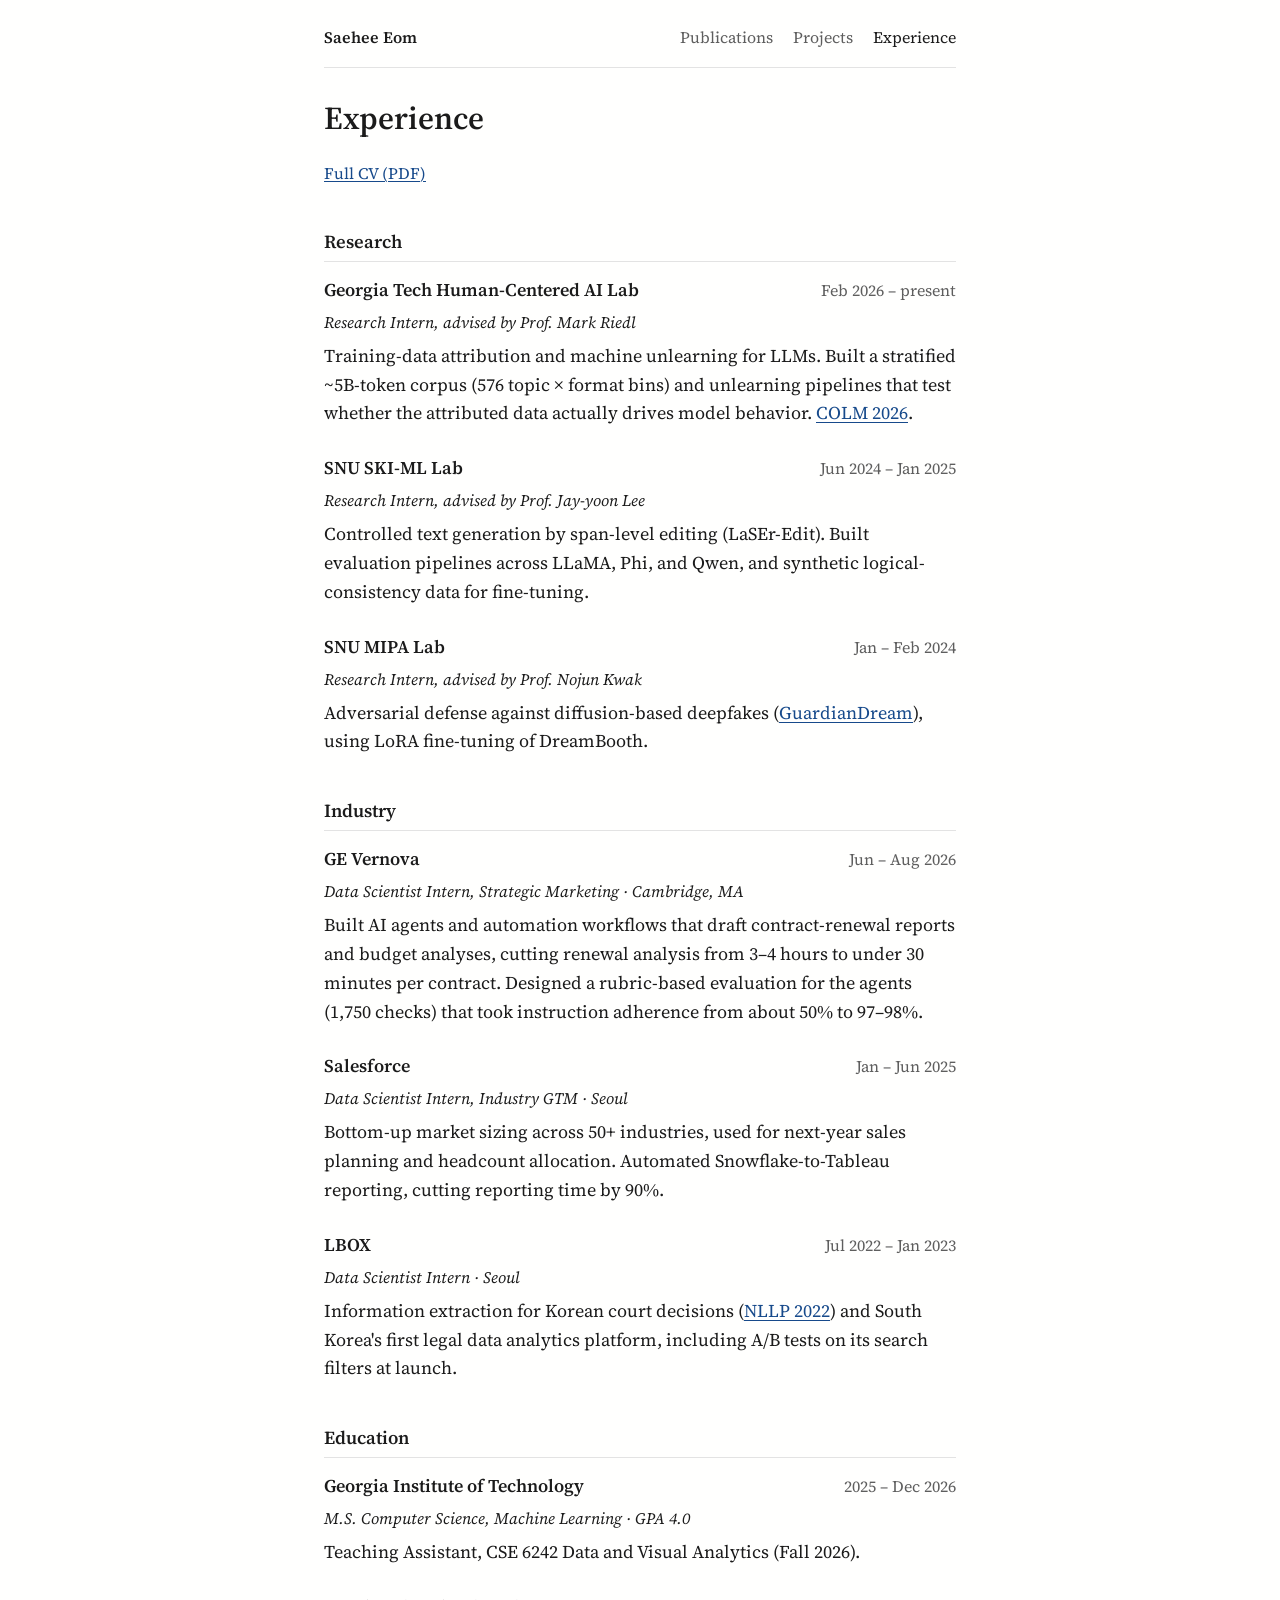
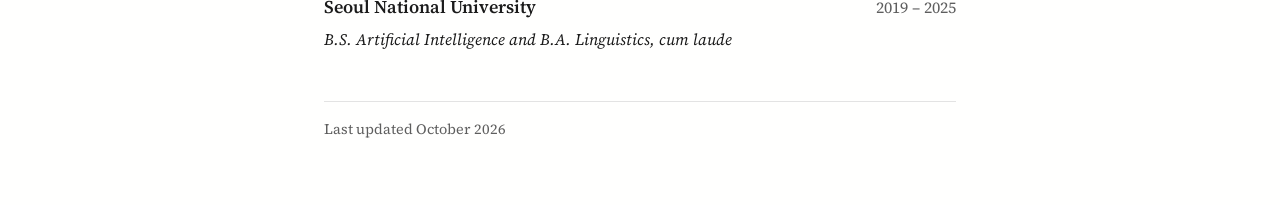
==== experience.html @ 8c29bed0 "Add files via upload" ====
<!DOCTYPE html>
<html lang="en">
<head>
  <meta charset="UTF-8">
  <meta name="viewport" content="width=device-width, initial-scale=1">
  <title>Experience · Saehee Eom</title>
  <link rel="icon" type="image/png" sizes="32x32" href="/favicon-32x32.png">
  <link rel="preconnect" href="https://fonts.googleapis.com">
  <link rel="preconnect" href="https://fonts.gstatic.com" crossorigin>
  <link href="https://fonts.googleapis.com/css2?family=Source+Serif+4:ital,opsz,wght@0,8..60,400;0,8..60,600;1,8..60,400&display=swap" rel="stylesheet">
  <link rel="stylesheet" href="style.css">
</head>
<body>
<div class="page">

  <nav class="site-nav">
    <a class="home" href="index.html">Saehee Eom</a>
    <a href="publications.html">Publications</a>
    <a href="projects.html">Projects</a>
    <a href="experience.html" aria-current="page">Experience</a>
  </nav>

  <h1>Experience</h1>
  <p class="more"><a href="SaeheeEom_Resume_COLM.pdf">Full CV (PDF)</a></p>

  <h2>Research</h2>

  <div class="entry">
    <div class="entry-head">
      <h3>Georgia Tech Human-Centered AI Lab</h3>
      <span class="when">Feb 2026 – present</span>
    </div>
    <p class="sub">Research Intern, advised by Prof. Mark Riedl</p>
    <p>Training-data attribution and machine unlearning for LLMs. Built a stratified ~5B-token corpus (576 topic × format bins) and unlearning pipelines that test whether the attributed data actually drives model behavior. <a href="publications.html">COLM 2026</a>.</p>
  </div>

  <div class="entry">
    <div class="entry-head">
      <h3>SNU SKI-ML Lab</h3>
      <span class="when">Jun 2024 – Jan 2025</span>
    </div>
    <p class="sub">Research Intern, advised by Prof. Jay-yoon Lee</p>
    <p>Controlled text generation by span-level editing (LaSEr-Edit). Built evaluation pipelines across LLaMA, Phi, and Qwen, and synthetic logical-consistency data for fine-tuning.</p>
  </div>

  <div class="entry">
    <div class="entry-head">
      <h3>SNU MIPA Lab</h3>
      <span class="when">Jan – Feb 2024</span>
    </div>
    <p class="sub">Research Intern, advised by Prof. Nojun Kwak</p>
    <p>Adversarial defense against diffusion-based deepfakes (<a href="projects.html">GuardianDream</a>), using LoRA fine-tuning of DreamBooth.</p>
  </div>

  <h2>Industry</h2>

  <div class="entry">
    <div class="entry-head">
      <h3>GE Vernova</h3>
      <span class="when">Jun – Aug 2026</span>
    </div>
    <p class="sub">Data Scientist Intern, Strategic Marketing · Cambridge, MA</p>
    <p>Built AI agents and automation workflows that draft contract-renewal reports and budget analyses, cutting renewal analysis from 3–4 hours to under 30 minutes per contract. Designed a rubric-based evaluation for the agents (1,750 checks) that took instruction adherence from about 50% to 97–98%.</p>
  </div>

  <div class="entry">
    <div class="entry-head">
      <h3>Salesforce</h3>
      <span class="when">Jan – Jun 2025</span>
    </div>
    <p class="sub">Data Scientist Intern, Industry GTM · Seoul</p>
    <p>Bottom-up market sizing across 50+ industries, used for next-year sales planning and headcount allocation. Automated Snowflake-to-Tableau reporting, cutting reporting time by 90%.</p>
  </div>

  <div class="entry">
    <div class="entry-head">
      <h3>LBOX</h3>
      <span class="when">Jul 2022 – Jan 2023</span>
    </div>
    <p class="sub">Data Scientist Intern · Seoul</p>
    <p>Information extraction for Korean court decisions (<a href="https://aclanthology.org/2022.nllp-1.12/">NLLP 2022</a>) and South Korea's first legal data analytics platform, including A/B tests on its search filters at launch.</p>
  </div>

  <h2>Education</h2>

  <div class="entry">
    <div class="entry-head">
      <h3>Georgia Institute of Technology</h3>
      <span class="when">2025 – Dec 2026</span>
    </div>
    <p class="sub">M.S. Computer Science, Machine Learning · GPA 4.0</p>
    <p>Teaching Assistant, CSE 6242 Data and Visual Analytics (Fall 2026).</p>
  </div>

  <div class="entry">
    <div class="entry-head">
      <h3>Seoul National University</h3>
      <span class="when">2019 – 2025</span>
    </div>
    <p class="sub">B.S. Artificial Intelligence and B.A. Linguistics, cum laude</p>
  </div>

  <footer>Last updated October 2026</footer>
</div>
</body>
</html>
---- style.css ----
:root {
  --bg: #fffffe;
  --text: #1b1b1b;
  --muted: #5e5e5e;
  --rule: #e3e3e3;
  --link: #174a8b;
}
@media (prefers-color-scheme: dark) {
  :root {
    --bg: #141414;
    --text: #e8e6e3;
    --muted: #a09e9a;
    --rule: #2f2f2f;
    --link: #8db5f2;
  }
}

* { box-sizing: border-box; }
html { -webkit-text-size-adjust: 100%; }

body {
  margin: 0;
  background: var(--bg);
  color: var(--text);
  font-family: "Source Serif 4", Georgia, "Times New Roman", serif;
  font-size: 1.125rem;
  line-height: 1.6;
}

.page {
  max-width: 42rem;
  margin: 0 auto;
  padding: 1.25rem 1.25rem 4rem;
}

a {
  color: var(--link);
  text-decoration: underline;
  text-decoration-thickness: 1px;
  text-underline-offset: 0.15em;
}
a:hover { text-decoration-thickness: 2px; }

/* Nav */
.site-nav {
  display: flex;
  flex-wrap: wrap;
  align-items: baseline;
  gap: 0.25rem 1.25rem;
  font-size: 1rem;
  padding-bottom: 0.75rem;
  margin-bottom: 2rem;
  border-bottom: 1px solid var(--rule);
}
.site-nav a { color: var(--muted); text-decoration: none; padding: 0.3rem 0; }
.site-nav a:hover { color: var(--text); }
.site-nav a[aria-current="page"] { color: var(--text); }
.site-nav .home { color: var(--text); font-weight: 600; margin-right: auto; }

/* Headings */
h1 { font-size: 2rem; font-weight: 600; line-height: 1.15; margin: 0 0 1.5rem; }
h2 {
  font-size: 1.15rem;
  font-weight: 600;
  margin: 2.5rem 0 1rem;
  padding-bottom: 0.3rem;
  border-bottom: 1px solid var(--rule);
}
p { margin: 0 0 1rem; }

/* Home intro */
.intro {
  display: flex;
  justify-content: space-between;
  align-items: flex-start;
  gap: 1.25rem;
  margin-top: 1rem;
}
.intro h1 { margin-bottom: 0.2rem; font-size: 2.25rem; }
.pron { color: var(--muted); font-size: 1rem; margin: 0; }
.tagline { margin: 0.6rem 0 0; }
.photo {
  width: 150px;
  height: 188px;
  object-fit: cover;
  border-radius: 3px;
  flex: none;
}

.contact {
  list-style: none;
  padding: 0;
  margin: 1.25rem 0 1.75rem;
  display: flex;
  flex-wrap: wrap;
  gap: 0 1.25rem;
  font-size: 1rem;
}
.contact a { display: inline-block; padding: 0.3rem 0; }

/* Publications */
.pub { margin: 0 0 1.5rem; }
.pub-title { font-weight: 600; line-height: 1.35; display: block; }
a.pub-title { color: var(--link); }
.pub .authors, .pub .venue, .pub .note { font-size: 1rem; }
.pub .authors { color: var(--muted); }
.pub .authors b { color: var(--text); font-weight: 600; }
.pub .venue { font-style: italic; }
.pub .venue a { font-style: normal; margin-left: 0.6rem; }
.pub .note { margin-top: 0.3rem; }

.more { font-size: 1rem; }

/* Projects / experience entries */
.entry { margin: 0 0 1.75rem; }
.entry-head {
  display: flex;
  justify-content: space-between;
  align-items: baseline;
  flex-wrap: wrap;
  gap: 0 1rem;
}
.entry-head h3 { font-size: 1.125rem; font-weight: 600; margin: 0; line-height: 1.35; }
.when { color: var(--muted); font-size: 1rem; white-space: nowrap; }
.sub { font-size: 1rem; font-style: italic; margin: 0.1rem 0 0; }
.entry p { margin: 0.4rem 0 0; }
.links { font-size: 1rem; margin-top: 0.4rem; }
.links a + a { margin-left: 1rem; }

footer {
  margin-top: 3rem;
  padding-top: 1rem;
  border-top: 1px solid var(--rule);
  font-size: 0.9rem;
  color: var(--muted);
}

@media (max-width: 520px) {
  body { font-size: 1.0625rem; }
  .intro h1 { font-size: 1.85rem; }
  .photo { width: 96px; height: 120px; }
  h1 { font-size: 1.7rem; }
}
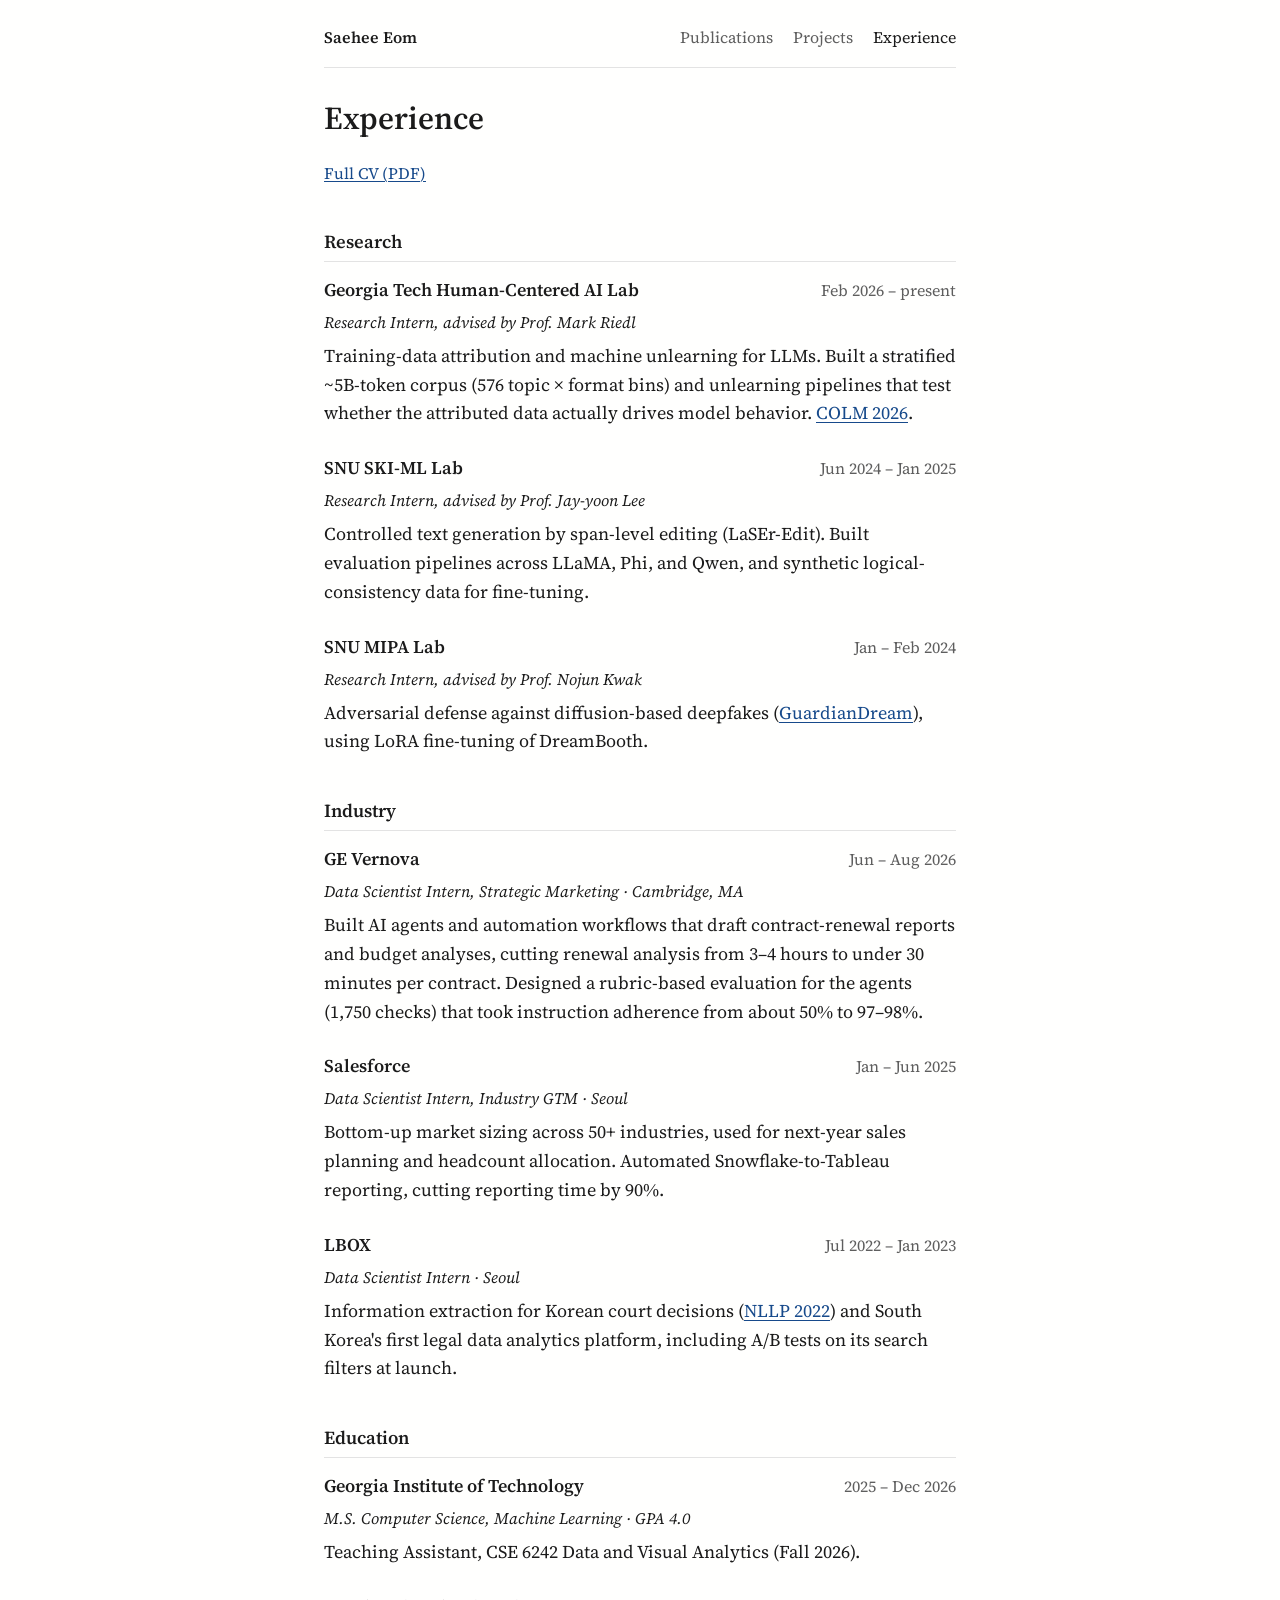
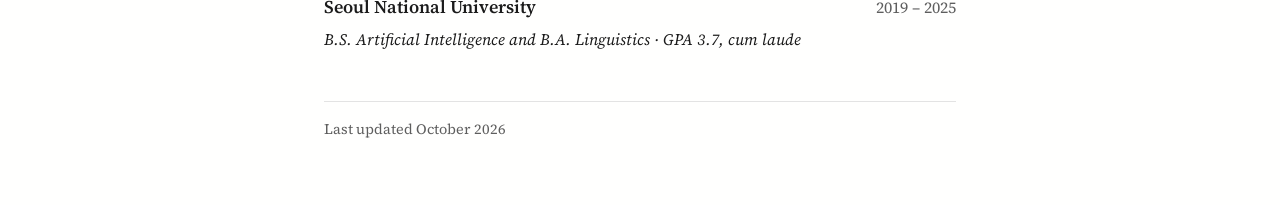
==== commit cf39108e: "Add files via upload" ====
--- a/experience.html
+++ b/experience.html
@@ -97,7 +97,7 @@
       <h3>Seoul National University</h3>
       <span class="when">2019 – 2025</span>
     </div>
-    <p class="sub">B.S. Artificial Intelligence and B.A. Linguistics, cum laude</p>
+    <p class="sub">B.S. Artificial Intelligence and B.A. Linguistics · GPA 3.7, cum laude</p>
   </div>
 
   <footer>Last updated October 2026</footer>
--- a/style.css
+++ b/style.css
@@ -127,6 +127,31 @@
 .links { font-size: 1rem; margin-top: 0.4rem; }
 .links a + a { margin-left: 1rem; }
 
+/* Project tabs */
+.tabs {
+  display: flex;
+  flex-wrap: wrap;
+  gap: 0.25rem 1.1rem;
+  margin: -0.5rem 0 2rem;
+  padding-bottom: 0.5rem;
+  border-bottom: 1px solid var(--rule);
+}
+.tabs button {
+  font: inherit;
+  font-size: 1rem;
+  color: var(--muted);
+  background: none;
+  border: 0;
+  padding: 0.35rem 0;
+  cursor: pointer;
+  border-bottom: 2px solid transparent;
+}
+.tabs button:hover { color: var(--text); }
+.tabs button[aria-pressed="true"] { color: var(--text); font-weight: 600; border-bottom-color: var(--text); }
+.entry[hidden] { display: none; }
+
+.pub .note + .note { margin-top: -0.5rem; }
+
 footer {
   margin-top: 3rem;
   padding-top: 1rem;
